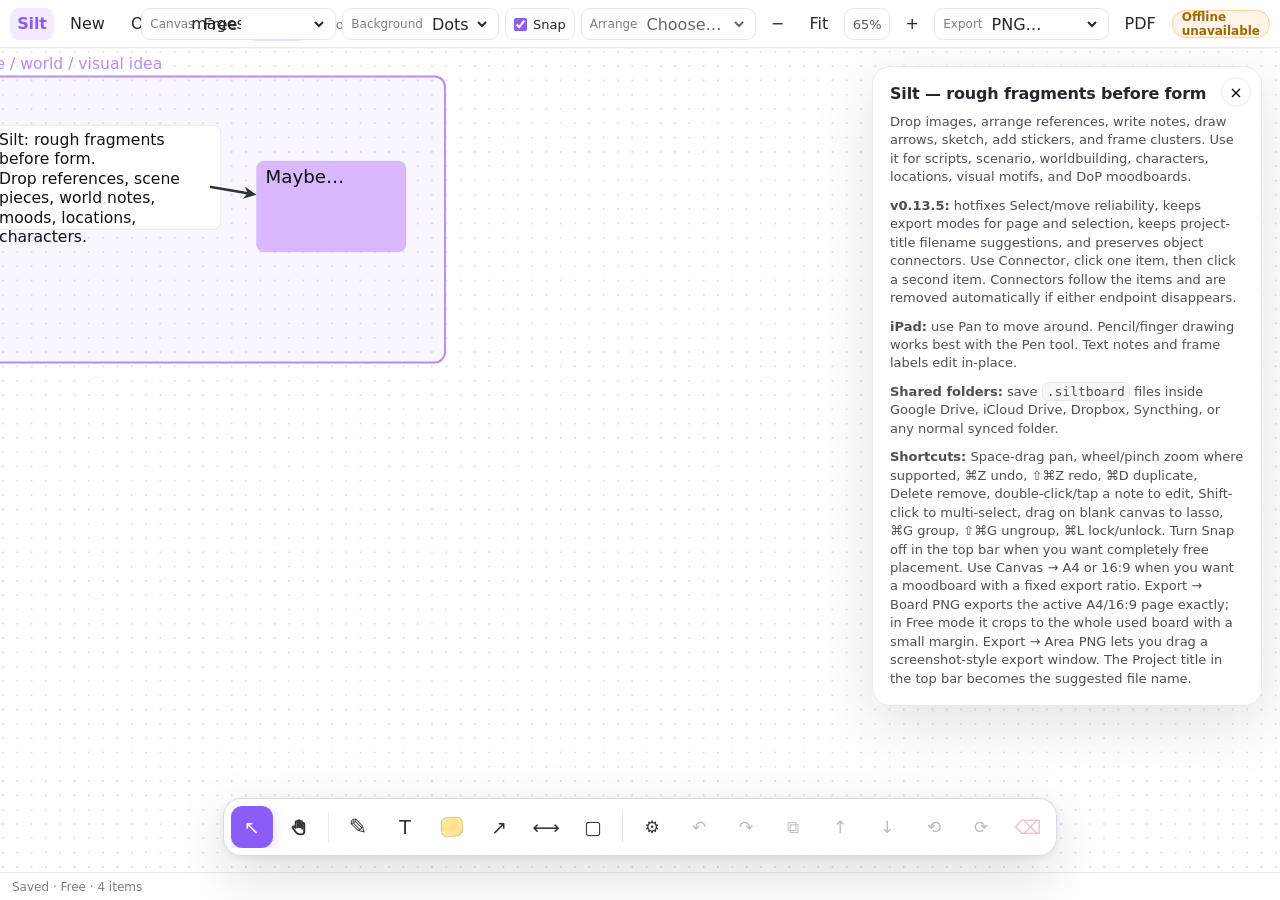
==== index.html @ 6b5c95cc "Add files via upload" ====
<!doctype html>
<html lang="en">
<head>
  <meta charset="utf-8" />
  <meta name="viewport" content="width=device-width, initial-scale=1, viewport-fit=cover" />
  <title>Silt v0.13.4</title>
  <link rel="stylesheet" href="styles.css" />
  <link rel="manifest" href="./manifest.webmanifest">
  <meta name="theme-color" content="#fbfaf7">
  <meta name="application-name" content="Silt">
  <meta name="apple-mobile-web-app-title" content="Silt">
  <meta name="apple-mobile-web-app-capable" content="yes">
  <meta name="apple-mobile-web-app-status-bar-style" content="default">
  <link rel="apple-touch-icon" href="./icons/icon-180.png">
  <link rel="icon" type="image/png" sizes="192x192" href="./icons/icon-192.png">
  <link rel="icon" type="image/png" sizes="512x512" href="./icons/icon-512.png">
</head>
<body>
  <header class="topbar" aria-label="Silt top bar">
    <div class="top-left">
      <button id="mainMenuBtn" class="icon-button ghost" title="Silt menu">Silt</button>
      <button id="newBtn" class="top-button" title="New board">New</button>
      <button id="openBtn" class="top-button" title="Open board file · ⌘O">Open</button>
      <label id="addImagesLabel" class="top-button" title="Import image references">
        Images
        <input id="imageInput" type="file" accept="image/*" multiple />
      </label>
      <button id="saveBtn" class="top-button primary" title="Save board file · ⌘S">Save</button>
      <div class="board-title" aria-label="Board identity">
        <span class="muted">Project</span>
        <input id="projectTitleInput" class="project-title-input" type="text" maxlength="120" value="Untitled" aria-label="Project title / suggested filename" title="Project title. This becomes the suggested .siltboard filename." />
        <span id="dirtyDot" class="dirty-dot" title="Unsaved changes"></span>
      </div>
      <input id="projectInput" type="file" accept="application/json,.siltboard,.json,.mboard,.mboard.json" />
    </div>

    <div class="top-right">
      <label class="top-select" title="Canvas/page size preset">
        <span>Canvas</span>
        <select id="pagePresetSelect">
          <option value="free">Free</option>
          <option value="a4-portrait">A4 Portrait</option>
          <option value="a4-landscape">A4 Landscape</option>
          <option value="16x9">16:9</option>
        </select>
      </label>
      <label class="top-select" title="Canvas background">
        <span>Background</span>
        <select id="backgroundSelect">
          <option value="dots">Dots</option>
          <option value="clear">Clear</option>
          <option value="grid">Grid</option>
        </select>
      </label>
      <label class="top-toggle" title="Toggle snap / alignment guides">
        <input id="snapToggle" type="checkbox" checked />
        <span>Snap</span>
      </label>
      <label class="top-select arrange-select" title="Group, lock, align, distribute, and tidy selected items">
        <span>Arrange</span>
        <select id="arrangeSelect">
          <option value="">Choose…</option>
          <option value="group">Group</option>
          <option value="ungroup">Ungroup</option>
          <option value="lock">Lock</option>
          <option value="unlock">Unlock</option>
          <option value="align-left">Align left</option>
          <option value="align-center">Align center</option>
          <option value="align-right">Align right</option>
          <option value="align-top">Align top</option>
          <option value="align-middle">Align middle</option>
          <option value="align-bottom">Align bottom</option>
          <option value="distribute-h">Distribute horizontal</option>
          <option value="distribute-v">Distribute vertical</option>
          <option value="tidy">Tidy selection</option>
        </select>
      </label>
      <button id="zoomOutBtn" class="icon-button" title="Zoom out">−</button>
      <button id="fitBtn" class="top-button" title="Fit content">Fit</button>
      <span id="zoomLabel" class="zoom">100%</span>
      <button id="zoomInBtn" class="icon-button" title="Zoom in">+</button>
      <label class="top-select export-select" title="Export PNG">
        <span>Export</span>
        <select id="exportSelect">
          <option value="">PNG…</option>
          <option value="board">Board PNG</option>
          <option value="area">Area PNG…</option>
        </select>
      </label>
      <button id="printBtn" class="top-button" title="Print / Save as PDF">PDF</button>
      <span id="pwaStatus" class="pwa-status" title="Offline cache status">Offline</span>
    </div>
  </header>

  <main class="workspace" id="workspace">
    <canvas id="board" width="1600" height="900" aria-label="Silt board canvas"></canvas>
    <textarea id="textEditor" class="text-editor" spellcheck="true" aria-label="Text editor"></textarea>

    <section class="style-popover" id="stylePopover" aria-label="Tool style controls">
      <div class="popover-header">
        <strong id="styleTitle">Tool options</strong>
        <span id="styleHint">Select a tool or item to edit relevant options.</span>
      </div>

      <div class="popover-row" data-style-section="stroke">
        <label class="swatch-control" title="Stroke or text color">
          <span id="strokeLabel">Stroke</span>
          <input id="strokeColor" type="color" value="#2f3437" />
        </label>
        <label class="mini-select" title="Line style">
          <span>Style</span>
          <select id="strokeStyle">
            <option value="solid">Solid</option>
            <option value="dashed">Dashed</option>
            <option value="marker">Marker</option>
          </select>
        </label>
        <label class="range-control" title="Stroke thickness">
          <span>Thickness</span>
          <input id="strokeWidth" type="range" min="1" max="28" step="1" value="5" />
          <output id="strokeWidthLabel">5</output>
        </label>
      </div>

      <div class="popover-row" data-style-section="fill">
        <label class="swatch-control" title="Fill color for notes, stickers and frames">
          <span>Fill</span>
          <input id="fillColor" type="color" value="#fff1a8" />
        </label>
        <label class="check-control" title="Use transparent fill instead of a color">
          <input id="fillNone" type="checkbox" />
          <span>No fill</span>
        </label>
      </div>

      <div class="popover-row" data-style-section="type">
        <label class="range-control" title="Text size for notes and stickers">
          <span>Font size</span>
          <input id="fontSize" type="range" min="10" max="96" step="1" value="26" />
          <output id="fontSizeLabel">26</output>
        </label>
      </div>

      <div class="popover-row" data-style-section="object">
        <label class="range-control" title="Object opacity">
          <span>Opacity</span>
          <input id="objectOpacity" type="range" min="10" max="100" step="1" value="100" />
          <output id="objectOpacityLabel">100%</output>
        </label>
        <button id="applyStyleBtn" class="top-button" title="Apply visible options to the selected item or future tool use">Apply</button>
        <button id="clearFillBtn" class="top-button" title="Make selected note/sticker/frame background transparent">No Fill</button>
      </div>
    </section>

    <section class="help" id="helpPanel">
      <button id="closeHelp" class="close" aria-label="Close help">×</button>
      <h1>Silt — rough fragments before form</h1>
      <p>Drop images, arrange references, write notes, draw arrows, sketch, add stickers, and frame clusters. Use it for scripts, scenario, worldbuilding, characters, locations, visual motifs, and DoP moodboards.</p>
      <p><strong>v0.13.5:</strong> hotfixes Select/move reliability, keeps export modes for page and selection, keeps project-title filename suggestions, and preserves object connectors. Use Connector, click one item, then click a second item. Connectors follow the items and are removed automatically if either endpoint disappears.</p>
      <p><strong>iPad:</strong> use Pan to move around. Pencil/finger drawing works best with the Pen tool. Text notes and frame labels edit in-place.</p>
      <p><strong>Shared folders:</strong> save <code>.siltboard</code> files inside Google Drive, iCloud Drive, Dropbox, Syncthing, or any normal synced folder.</p>
      <p><strong>Shortcuts:</strong> Space-drag pan, wheel/pinch zoom where supported, ⌘Z undo, ⇧⌘Z redo, ⌘D duplicate, Delete remove, double-click/tap a note to edit, Shift-click to multi-select, drag on blank canvas to lasso, ⌘G group, ⇧⌘G ungroup, ⌘L lock/unlock. Turn Snap off in the top bar when you want completely free placement. Use Canvas → A4 or 16:9 when you want a moodboard with a fixed export ratio. Export → Board PNG exports the active A4/16:9 page exactly; in Free mode it crops to the whole used board with a small margin. Export → Area PNG lets you drag a screenshot-style export window. The Project title in the top bar becomes the suggested file name.</p>
    </section>
  </main>

  <nav class="bottom-dock" aria-label="Silt tools">
    <div class="dock-tools">
      <button data-tool="select" class="tool active" title="Select, move, resize">↖</button>
      <button data-tool="pan" class="tool" title="Pan canvas; useful on iPad" aria-label="Pan canvas">
        <svg class="hand-glyph" viewBox="0 0 24 24" aria-hidden="true">
          <path d="M8 12.2V6.6a1.15 1.15 0 0 1 2.3 0v5.1" />
          <path d="M10.3 11.4V5.4a1.15 1.15 0 0 1 2.3 0v6" />
          <path d="M12.6 11.7V6.5a1.12 1.12 0 0 1 2.24 0v6.1" />
          <path d="M14.84 13.2V8.4a1.08 1.08 0 0 1 2.16 0v6.45" />
          <path d="M8 12.2l-1.1-1.15a1.22 1.22 0 0 0-1.78 1.66l3.12 4.18c1.06 1.42 2.7 2.26 4.48 2.26h.95c2.06 0 3.33-.95 3.33-3.33v-.97" />
        </svg>
      </button>
      <span class="dock-divider"></span>
      <button data-tool="pen" class="tool tall-tool" title="Draw freehand strokes">✎</button>
      <button data-tool="text" class="tool" title="Tap/click to add a note">T</button>
      <button data-tool="sticker" class="tool" title="Tap/click to add a colored sticker"><span class="sticker-glyph" aria-hidden="true"></span></button>
      <button data-tool="arrow" class="tool" title="Drag to draw a free arrow">↗</button>
      <button data-tool="connector" class="tool" title="Connect two items; connectors follow objects and disappear if an endpoint is deleted">⟷</button>
      <button data-tool="frame" class="tool" title="Drag to create a frame">▢</button>
      <span class="dock-divider"></span>
      <button id="styleToggleBtn" class="tool utility" title="Contextual tool options">⚙</button>
      <button id="undoBtn" class="tool utility" title="Undo · ⌘Z">↶</button>
      <button id="redoBtn" class="tool utility" title="Redo · ⇧⌘Z">↷</button>
      <button id="duplicateBtn" class="tool utility" title="Duplicate selected · ⌘D">⧉</button>
      <button id="bringFrontBtn" class="tool utility" title="Bring selected forward">↑</button>
      <button id="sendBackBtn" class="tool utility" title="Send selected backward">↓</button>
      <button id="rotateLeftBtn" class="tool utility" title="Rotate selected -15°">⟲</button>
      <button id="rotateRightBtn" class="tool utility" title="Rotate selected +15°">⟳</button>
      <button id="deleteBtn" class="tool danger" title="Delete selected">⌫</button>
    </div>
  </nav>

  <footer class="statusbar">
    <span id="statusText">Ready</span>
  </footer>

  <div id="toast" class="toast" role="status" aria-live="polite"></div>

  <script src="app.js"></script>
</body>
</html>
---- styles.css ----
:root {
  --bg: #fbfbfc;
  --surface: #ffffff;
  --panel: rgba(255,255,255,0.92);
  --panel-solid: #ffffff;
  --text: #25272c;
  --muted: #7a7f89;
  --line: #e7e8ec;
  --line-strong: #d6d8df;
  --accent: #8b5cf6;
  --accent-soft: #f3ebff;
  --select: #8b3ff2;
  --danger: #d64545;
  --top-h: 48px;
  --status-h: 28px;
  --dock-h: 62px;
}

* { box-sizing: border-box; }
html, body {
  margin: 0;
  height: 100%;
  overflow: hidden;
  background: var(--bg);
  color: var(--text);
  font-family: Futura, "Avenir Next", Inter, ui-sans-serif, system-ui, -apple-system, BlinkMacSystemFont, "Segoe UI", sans-serif;
}
html, body, canvas, button, label { -webkit-user-select: none; user-select: none; }
html, body, #board { touch-action: none; }
button, .tool, label, select, input[type="color"] { font: inherit; }
button, label.tool { -webkit-tap-highlight-color: transparent; }

.topbar {
  position: fixed;
  inset: 0 0 auto 0;
  height: var(--top-h);
  z-index: 8;
  display: grid;
  grid-template-columns: minmax(520px, 1fr) auto;
  align-items: center;
  gap: 10px;
  padding: 7px 10px;
  background: rgba(255,255,255,0.86);
  border-bottom: 1px solid rgba(229,231,235,0.86);
  backdrop-filter: blur(18px);
  box-shadow: 0 1px 0 rgba(20, 24, 31, .03);
}
.top-left, .top-right {
  display: flex;
  align-items: center;
  gap: 6px;
  min-width: 0;
}
.top-right { justify-content: flex-end; }
.board-title {
  display: inline-flex;
  align-items: center;
  gap: 7px;
  height: 34px;
  padding: 0 8px 0 10px;
  border-radius: 999px;
  color: var(--text);
  white-space: nowrap;
  min-width: 0;
  max-width: min(380px, 32vw);
  overflow: hidden;
  text-overflow: ellipsis;
  flex: 0 1 380px;
}
.board-title strong { font-weight: 600; font-size: 14px; }
.board-title .muted, .board-title .slash { color: var(--muted); font-size: 13px; font-weight: 500; }
.dirty-dot {
  width: 7px;
  height: 7px;
  border-radius: 999px;
  background: transparent;
  box-shadow: none;
}
body.dirty .dirty-dot { background: var(--accent); box-shadow: 0 0 0 4px rgba(139,63,242,.1); }

.top-button, .icon-button, .top-select, .top-toggle {
  border: 1px solid transparent;
  background: transparent;
  color: var(--text);
  min-height: 32px;
  border-radius: 9px;
  padding: 0 9px;
  display: inline-flex;
  align-items: center;
  justify-content: center;
  gap: 5px;
  cursor: pointer;
  white-space: nowrap;
  line-height: 1;
}
.top-button:hover, .icon-button:hover, .top-select:hover, .top-toggle:hover { background: #f5f5f7; border-color: var(--line); }
.top-button:active, .icon-button:active { transform: translateY(1px); }
.top-button.primary { background: var(--accent); color: #fff; border-color: var(--accent); box-shadow: 0 1px 2px rgba(139,63,242,.22); }
.icon-button { min-width: 32px; padding: 0; font-size: 16px; }
.icon-button.ghost { min-width: 44px; padding: 0 9px; font-weight: 650; letter-spacing: -.01em; color: var(--accent); background: var(--accent-soft); }
.top-select, .top-toggle {
  background: #fff;
  border-color: var(--line);
  padding: 0 8px;
}
.top-toggle { gap: 6px; color: var(--muted); font-size: 12px; }
.top-toggle input { accent-color: var(--accent); margin: 0; }
.top-toggle span { color: var(--text); font-size: 13px; }
.top-select span { color: var(--muted); font-size: 12px; }
.top-select select, .mini-select select {
  border: 0;
  outline: 0;
  color: var(--text);
  background: transparent;
  font: inherit;
  max-width: 128px;
}
.zoom {
  min-width: 46px;
  height: 32px;
  border: 1px solid var(--line);
  border-radius: 9px;
  display: inline-flex;
  align-items: center;
  justify-content: center;
  color: #555a63;
  background: #fff;
  font-size: 13px;
  font-variant-numeric: tabular-nums;
}
#projectInput, #imageInput { position: absolute; inline-size: 1px; block-size: 1px; opacity: 0; pointer-events: none; }
#addImagesLabel { position: relative; overflow: hidden; }

.workspace {
  position: fixed;
  inset: var(--top-h) 0 var(--status-h) 0;
  background: var(--bg);
  overflow: hidden;
}
#board {
  display: block;
  width: 100%;
  height: 100%;
  cursor: default;
  background: var(--surface);
  -webkit-touch-callout: none;
}

.bottom-dock {
  position: fixed;
  left: 50%;
  bottom: calc(var(--status-h) + 16px + env(safe-area-inset-bottom));
  transform: translateX(-50%);
  z-index: 9;
  max-width: min(calc(100vw - 24px), 1060px);
  border: 1px solid rgba(214,216,223,.9);
  border-radius: 18px;
  background: rgba(255,255,255,0.88);
  backdrop-filter: blur(20px);
  box-shadow: 0 18px 55px rgba(20, 24, 31, .14), 0 2px 8px rgba(20, 24, 31, .08);
  padding: 7px;
}
.dock-tools {
  display: flex;
  align-items: center;
  gap: 5px;
  overflow-x: auto;
  overflow-y: hidden;
  scrollbar-width: none;
  -webkit-overflow-scrolling: touch;
}
.dock-tools::-webkit-scrollbar { display: none; }
.tool {
  width: 42px;
  min-width: 42px;
  height: 42px;
  border-radius: 11px;
  border: 1px solid transparent;
  background: transparent;
  color: #30333a;
  display: inline-flex;
  align-items: center;
  justify-content: center;
  cursor: pointer;
  font-size: 19px;
  line-height: 1;
  text-decoration: none;
}
.tool:hover { background: #f4f4f6; border-color: var(--line); }
.tool.active {
  background: var(--accent);
  color: #fff;
  border-color: var(--accent);
  box-shadow: 0 4px 14px rgba(139,63,242,.22);
}
.tool:disabled { opacity: .32; cursor: default; background: transparent; border-color: transparent; box-shadow: none; }
.tool.utility { font-size: 17px; }
.tool.danger { color: var(--danger); }

.hand-glyph {
  width: 23px;
  height: 23px;
  display: block;
  fill: none;
  stroke: currentColor;
  stroke-width: 1.95;
  stroke-linecap: round;
  stroke-linejoin: round;
}

.sticker-glyph {
  width: 22px;
  height: 20px;
  border-radius: 6px 6px 8px 6px;
  background: linear-gradient(135deg, #fff1a8, #ffd166);
  border: 1px solid rgba(0,0,0,.12);
  box-shadow: inset -5px -5px 0 rgba(255,255,255,.28);
  display: block;
  transform: rotate(-3deg);
}
.tall-tool { font-size: 22px; }
.dock-divider {
  width: 1px;
  height: 30px;
  min-width: 1px;
  background: var(--line);
  margin: 0 3px;
}

.style-popover {
  position: fixed;
  left: 50%;
  bottom: calc(var(--status-h) + var(--dock-h) + 28px + env(safe-area-inset-bottom));
  transform: translateX(-50%) translateY(8px);
  z-index: 10;
  display: none;
  min-width: min(560px, calc(100vw - 24px));
  border: 1px solid rgba(214,216,223,.95);
  border-radius: 17px;
  padding: 9px;
  background: rgba(255,255,255,.96);
  backdrop-filter: blur(20px);
  box-shadow: 0 18px 55px rgba(20, 24, 31, .14), 0 2px 8px rgba(20, 24, 31, .08);
  opacity: 0;
  transition: opacity .14s ease, transform .14s ease;
}
body.style-open .style-popover { display: block; opacity: 1; transform: translateX(-50%) translateY(0); }
.popover-header {
  display: flex;
  align-items: baseline;
  gap: 10px;
  padding: 2px 4px 9px;
}
.popover-header strong { font-size: 13px; letter-spacing: -.01em; }
.popover-header span { color: var(--muted); font-size: 12px; }
.popover-row {
  display: flex;
  align-items: center;
  gap: 8px;
  min-width: 0;
  flex-wrap: wrap;
}
.popover-row + .popover-row { margin-top: 7px; }
.style-popover[data-context="image"] [data-style-section="stroke"],
.style-popover[data-context="image"] [data-style-section="fill"],
.style-popover[data-context="image"] [data-style-section="type"],
.style-popover[data-context="select"] [data-style-section],
.style-popover[data-context="pan"] [data-style-section] { display: none; }
.swatch-control, .mini-select, .range-control, .check-control {
  min-height: 34px;
  border: 1px solid var(--line);
  border-radius: 11px;
  background: #fff;
  display: inline-flex;
  align-items: center;
  gap: 8px;
  padding: 5px 9px;
  color: var(--text);
}
.swatch-control span, .mini-select span, .range-control span, .check-control span { color: var(--muted); font-size: 12px; }
.check-control input { accent-color: var(--accent); }
.popover-row.hidden-section { display: none; }
.swatch-control input[type="color"] {
  appearance: none;
  -webkit-appearance: none;
  width: 27px;
  height: 27px;
  padding: 0;
  border: 1px solid var(--line-strong);
  border-radius: 999px;
  background: transparent;
  overflow: hidden;
}
.swatch-control input[type="color"]::-webkit-color-swatch-wrapper { padding: 0; }
.swatch-control input[type="color"]::-webkit-color-swatch { border: 0; border-radius: 999px; }
.range-control { flex: 1 1 190px; }
.range-control input[type="range"] { flex: 1 1 120px; min-width: 100px; accent-color: var(--accent); }
.range-control output { min-width: 24px; color: var(--muted); font-variant-numeric: tabular-nums; }

.help {
  position: absolute;
  right: 18px;
  top: 18px;
  width: 390px;
  max-width: calc(100vw - 36px);
  background: rgba(255,255,255,0.94);
  border: 1px solid var(--line);
  border-radius: 18px;
  padding: 17px;
  box-shadow: 0 18px 60px rgba(33,37,41,.13);
  color: var(--text);
  backdrop-filter: blur(12px);
}
.help h1 { margin: 0 34px 8px 0; font-size: 16px; letter-spacing: -.01em; }
.help p { margin: 10px 0 0; line-height: 1.42; color: #4b5057; font-size: 13px; }
.help code { background: #f7f7f8; border: 1px solid #e5e7ec; border-radius: 6px; padding: 1px 4px; }
.close { position: absolute; right: 10px; top: 10px; border-radius: 999px; width: 30px; height: 30px; padding: 0; background: #fff; border: 1px solid var(--line); cursor: pointer; }

.text-editor {
  position: fixed;
  display: none;
  z-index: 11;
  resize: none;
  border: 2px solid var(--select);
  border-radius: 13px;
  padding: 10px 12px;
  background: rgba(255,255,255,0.98);
  color: #111;
  font: 26px Futura, "Avenir Next", Inter, ui-sans-serif, system-ui, -apple-system, BlinkMacSystemFont, "Segoe UI", sans-serif;
  line-height: 1.25;
  box-shadow: 0 18px 50px rgba(33,37,41,.15);
  outline: none;
}

.statusbar {
  position: fixed;
  left: 0;
  right: 0;
  bottom: 0;
  height: var(--status-h);
  display: flex;
  align-items: center;
  padding: 0 12px calc(env(safe-area-inset-bottom) * .35);
  border-top: 1px solid rgba(229,231,235,0.86);
  background: rgba(255,255,255,0.86);
  color: var(--muted);
  font-size: 12px;
  z-index: 8;
  backdrop-filter: blur(14px);
}

.toast {
  position: fixed;
  left: 50%;
  bottom: calc(var(--status-h) + var(--dock-h) + 32px + env(safe-area-inset-bottom));
  transform: translateX(-50%) translateY(12px);
  background: rgba(32,33,36,0.96);
  color: #fff;
  border-radius: 999px;
  padding: 9px 14px;
  box-shadow: 0 12px 36px rgba(33,37,41,.2);
  opacity: 0;
  pointer-events: none;
  transition: opacity .16s ease, transform .16s ease;
  z-index: 12;
  font-size: 13px;
}
.toast.show { opacity: 1; transform: translateX(-50%) translateY(0); }

@media print {
  .topbar, .help, .statusbar, .toast, .text-editor, .bottom-dock, .style-popover { display: none !important; }
  .workspace { inset: 0; }
  #board { width: 100vw; height: 100vh; }
}

@media (max-width: 980px), (pointer: coarse) {
  :root { --top-h: 48px; --dock-h: 62px; --status-h: 30px; }
  .topbar { grid-template-columns: auto 1fr auto; gap: 6px; padding: 6px 7px; }
  .board-title { justify-self: start; max-width: 38vw; padding: 0 6px; }
  .board-title .muted, .board-title .slash { display: none; }
  .top-left .top-button:not(.primary):not(#addImagesLabel), .top-right .top-button:not(#fitBtn), .top-select span, .top-toggle span { display: none; }
  .top-select { padding: 0 5px; }
  .top-select select { max-width: 92px; }
  .zoom { min-width: 42px; }
  .bottom-dock { bottom: calc(var(--status-h) + 10px + env(safe-area-inset-bottom)); border-radius: 16px; }
  .tool { width: 44px; min-width: 44px; height: 44px; }
  .style-popover { bottom: calc(var(--status-h) + var(--dock-h) + 22px + env(safe-area-inset-bottom)); }
  .help { left: 12px; right: 12px; top: 12px; width: auto; max-height: 48vh; overflow: auto; }
  .text-editor { font-size: 22px; }
}
body.style-open #styleToggleBtn {
  background: var(--accent-soft);
  color: var(--accent);
  border-color: rgba(139,63,242,.18);
}

/* v0.11 compact arrange menu */
.arrange-select select { max-width: 104px; }
@media (max-width: 1120px) {
  .topbar { grid-template-columns: minmax(360px, 1fr) auto; }
  .board-title { max-width: min(280px, 30vw); flex-basis: 280px; }
  .top-select span:not(:first-child) { display: none; }
  .top-select select { max-width: 102px; }
}

.project-title-input {
  width: min(300px, 26vw);
  min-width: 96px;
  border: 1px solid transparent;
  border-radius: 10px;
  background: rgba(255,255,255,0.78);
  color: var(--text);
  font: 650 14px/1 Futura, "Avenir Next", Inter, ui-sans-serif, system-ui, -apple-system, BlinkMacSystemFont, "Segoe UI", sans-serif;
  padding: 7px 10px;
  outline: none;
  text-align: left;
}
.project-title-input:hover { border-color: var(--line); background: #fff; }
.project-title-input:focus {
  border-color: rgba(139,92,246,.55);
  background: #fff;
  box-shadow: 0 0 0 4px rgba(139,92,246,.10);
}

@media (max-width: 860px) {
  .topbar { grid-template-columns: 1fr; height: auto; min-height: var(--top-h); }
  .top-left, .top-right { flex-wrap: wrap; }
  .top-right { justify-content: flex-start; }
  .board-title { order: 10; flex-basis: min(280px, 100%); max-width: min(280px, 100%); }
  .project-title-input { width: min(220px, 48vw); text-align: left; padding-left: 8px; }
}


.pwa-status {
  display: inline-flex;
  align-items: center;
  height: 28px;
  padding: 0 9px;
  border-radius: 999px;
  border: 1px solid var(--line);
  color: var(--muted);
  background: rgba(255,255,255,.68);
  font-size: 12px;
  font-weight: 650;
}
.pwa-status.ready {
  color: #4b8a6b;
  border-color: rgba(127,209,185,.62);
  background: rgba(127,209,185,.13);
}
.pwa-status.warn {
  color: #9a6b00;
  border-color: rgba(255,196,125,.65);
  background: rgba(255,196,125,.18);
}
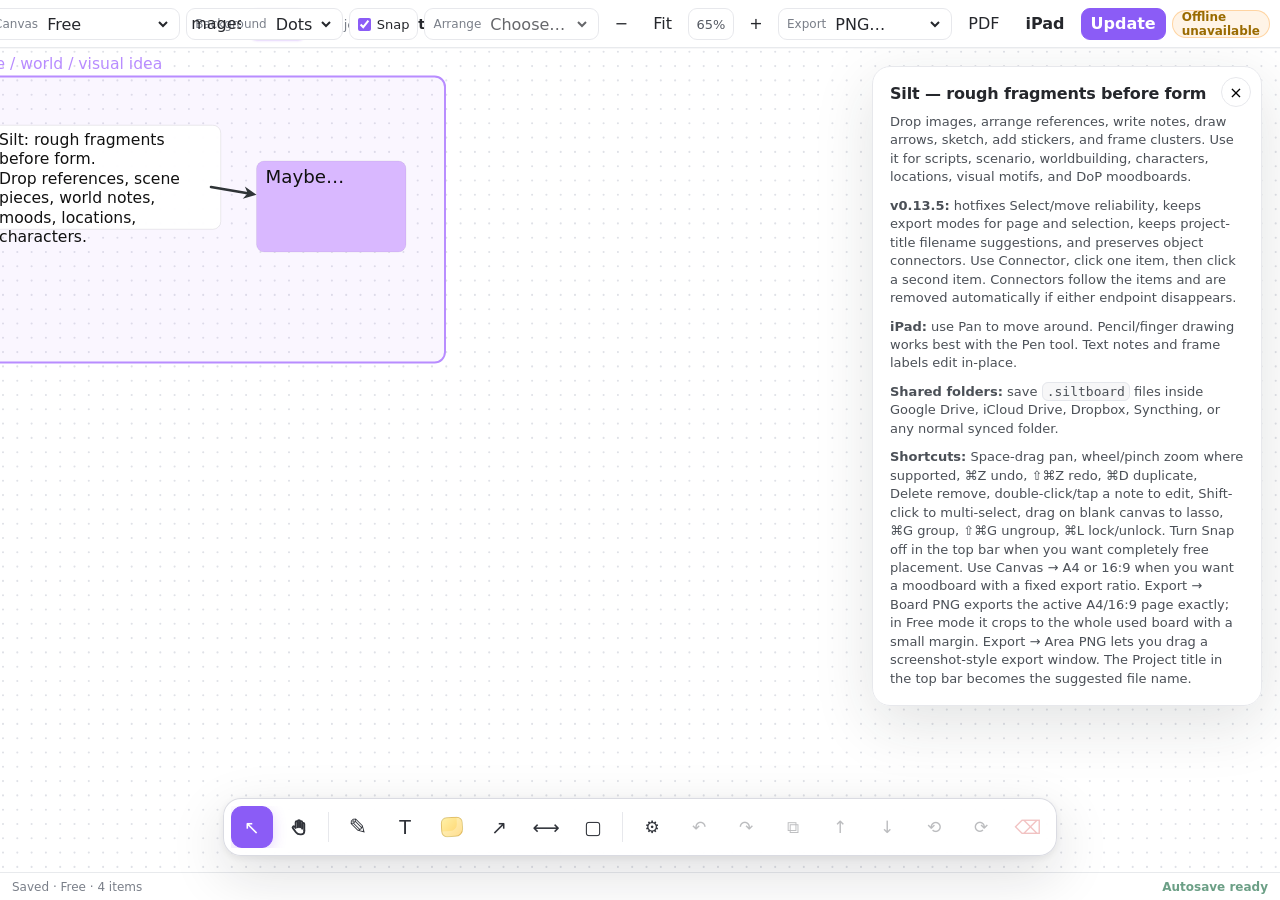
==== commit e6ccc6c0: "Add files via upload" ====
--- a/index.html
+++ b/index.html
@@ -3,7 +3,7 @@
 <head>
   <meta charset="utf-8" />
   <meta name="viewport" content="width=device-width, initial-scale=1, viewport-fit=cover" />
-  <title>Silt v0.13.4</title>
+  <title>Silt v0.14.1</title>
   <link rel="stylesheet" href="styles.css" />
   <link rel="manifest" href="./manifest.webmanifest">
   <meta name="theme-color" content="#fbfaf7">
@@ -88,6 +88,8 @@
         </select>
       </label>
       <button id="printBtn" class="top-button" title="Print / Save as PDF">PDF</button>
+      <button id="pwaHelpBtn" class="top-button pwa-help-btn" title="PWA / iPad help">iPad</button>
+      <button id="pwaUpdateBtn" class="top-button pwa-update-btn" title="Update cached app" hidden>Update</button>
       <span id="pwaStatus" class="pwa-status" title="Offline cache status">Offline</span>
     </div>
   </header>
@@ -197,7 +199,16 @@
 
   <footer class="statusbar">
     <span id="statusText">Ready</span>
+    <span id="autosaveStatus" class="autosave-status" title="Local recovery autosave status">Autosave ready</span>
   </footer>
+
+  <aside id="pwaPanel" class="pwa-panel" style="display:none" aria-label="iPad / PWA help">
+    <h2>iPad / PWA</h2>
+    <p><strong>Autosave</strong> is local recovery only. Use <strong>Save</strong> for a durable <code>.siltboard</code> file.</p>
+    <p><strong>Offline use</strong>: launch once online after updating, then reopen from the Home Screen.</p>
+    <p><strong>Open</strong> imports a board file. <strong>Save</strong> downloads/exports a copy.</p>
+    <button id="closePwaPanelBtn" class="top-button">Close</button>
+  </aside>
 
   <div id="toast" class="toast" role="status" aria-live="polite"></div>
 
--- a/styles.css
+++ b/styles.css
@@ -20,12 +20,15 @@
 html, body {
   margin: 0;
   height: 100%;
+  min-height: 100dvh;
   overflow: hidden;
+  overscroll-behavior: none;
+  -webkit-text-size-adjust: 100%;
   background: var(--bg);
   color: var(--text);
   font-family: Futura, "Avenir Next", Inter, ui-sans-serif, system-ui, -apple-system, BlinkMacSystemFont, "Segoe UI", sans-serif;
 }
-html, body, canvas, button, label { -webkit-user-select: none; user-select: none; }
+html, body, canvas, button, label, select { -webkit-user-select: none; user-select: none; -webkit-touch-callout: none; }
 html, body, #board { touch-action: none; }
 button, .tool, label, select, input[type="color"] { font: inherit; }
 button, label.tool { -webkit-tap-highlight-color: transparent; }
@@ -39,7 +42,7 @@
   grid-template-columns: minmax(520px, 1fr) auto;
   align-items: center;
   gap: 10px;
-  padding: 7px 10px;
+  padding: calc(7px + env(safe-area-inset-top) * .35) max(10px, env(safe-area-inset-right)) 7px max(10px, env(safe-area-inset-left));
   background: rgba(255,255,255,0.86);
   border-bottom: 1px solid rgba(229,231,235,0.86);
   backdrop-filter: blur(18px);
@@ -375,13 +378,32 @@
 
 @media (max-width: 980px), (pointer: coarse) {
   :root { --top-h: 48px; --dock-h: 62px; --status-h: 30px; }
-  .topbar { grid-template-columns: auto 1fr auto; gap: 6px; padding: 6px 7px; }
-  .board-title { justify-self: start; max-width: 38vw; padding: 0 6px; }
+  .topbar { grid-template-columns: minmax(0, 1fr) auto; gap: 6px; padding: 6px 7px; }
+  .top-left {
+    overflow-x: auto;
+    overflow-y: hidden;
+    scrollbar-width: none;
+    -webkit-overflow-scrolling: touch;
+    padding-bottom: 1px;
+  }
+  .top-left::-webkit-scrollbar { display: none; }
+  .top-left > * { flex: 0 0 auto; }
+  #newBtn, #openBtn, #saveBtn, #addImagesLabel { display: inline-flex !important; }
+  .board-title { justify-self: start; max-width: 30vw; flex-basis: min(240px, 30vw); padding: 0 6px; }
   .board-title .muted, .board-title .slash { display: none; }
-  .top-left .top-button:not(.primary):not(#addImagesLabel), .top-right .top-button:not(#fitBtn), .top-select span, .top-toggle span { display: none; }
+  .top-right {
+    overflow-x: auto;
+    overflow-y: hidden;
+    scrollbar-width: none;
+    -webkit-overflow-scrolling: touch;
+  }
+  .top-right::-webkit-scrollbar { display: none; }
+  .top-right > * { flex: 0 0 auto; }
+  .top-right .top-button:not(#fitBtn):not(#pwaHelpBtn):not(#pwaUpdateBtn), .top-select span, .top-toggle span { display: none; }
   .top-select { padding: 0 5px; }
   .top-select select { max-width: 92px; }
   .zoom { min-width: 42px; }
+  .pwa-status { display: none; }
   .bottom-dock { bottom: calc(var(--status-h) + 10px + env(safe-area-inset-bottom)); border-radius: 16px; }
   .tool { width: 44px; min-width: 44px; height: 44px; }
   .style-popover { bottom: calc(var(--status-h) + var(--dock-h) + 22px + env(safe-area-inset-bottom)); }
@@ -423,11 +445,12 @@
 }
 
 @media (max-width: 860px) {
-  .topbar { grid-template-columns: 1fr; height: auto; min-height: var(--top-h); }
-  .top-left, .top-right { flex-wrap: wrap; }
+  :root { --top-h: 92px; }
+  .topbar { grid-template-columns: 1fr; height: var(--top-h); align-content: start; }
+  .top-left, .top-right { flex-wrap: nowrap; }
   .top-right { justify-content: flex-start; }
-  .board-title { order: 10; flex-basis: min(280px, 100%); max-width: min(280px, 100%); }
-  .project-title-input { width: min(220px, 48vw); text-align: left; padding-left: 8px; }
+  .board-title { order: 10; flex-basis: min(250px, 58vw); max-width: min(250px, 58vw); }
+  .project-title-input { width: min(210px, 44vw); text-align: left; padding-left: 8px; }
 }
 
 
@@ -453,3 +476,76 @@
   border-color: rgba(255,196,125,.65);
   background: rgba(255,196,125,.18);
 }
+
+
+.autosave-status {
+  margin-left: auto;
+  white-space: nowrap;
+  color: var(--muted);
+  font-size: 12px;
+  font-weight: 650;
+  opacity: .82;
+}
+.autosave-status.ready { color: #4b8a6b; }
+.autosave-status.warn { color: #9a6b00; }
+.autosave-status.error { color: var(--danger); }
+@media (max-width: 860px), (pointer: coarse) {
+  .autosave-status { max-width: 42vw; overflow: hidden; text-overflow: ellipsis; }
+}
+
+
+.pwa-help-btn, .pwa-update-btn { font-weight: 650; }
+.pwa-update-btn {
+  color: #fff;
+  background: var(--accent);
+  border-color: var(--accent);
+}
+.pwa-panel {
+  position: fixed;
+  right: max(14px, env(safe-area-inset-right));
+  top: calc(var(--top-h) + 12px + env(safe-area-inset-top) * .25);
+  z-index: 15;
+  width: min(360px, calc(100vw - 28px));
+  padding: 18px;
+  border: 1px solid rgba(214,216,223,.95);
+  border-radius: 20px;
+  background: rgba(255,255,255,.96);
+  color: var(--text);
+  box-shadow: 0 24px 80px rgba(20, 24, 31, .18);
+  backdrop-filter: blur(18px);
+}
+.pwa-panel h2 { margin: 0 0 10px; font-size: 18px; }
+.pwa-panel p { margin: 10px 0; color: var(--muted); line-height: 1.45; font-size: 13px; }
+.pwa-panel code {
+  padding: 1px 5px;
+  border-radius: 7px;
+  background: var(--accent-soft);
+  color: var(--accent);
+}
+
+body.is-standalone .pwa-help-btn { display: inline-flex; }
+
+@media (pointer: coarse) {
+  .top-button, .icon-button, .top-select, .top-toggle { min-height: 38px; }
+  .tool { width: 48px; min-width: 48px; height: 48px; }
+  .bottom-dock { padding: 8px; }
+  .statusbar { font-size: 11px; }
+}
+
+/* v0.13.10 iPad/PWA toolbar: keep file actions available and hide only secondary chrome. */
+@media (max-width: 980px), (pointer: coarse) {
+  .pwa-help-btn { display: inline-flex !important; }
+  .pwa-update-btn:not([hidden]) { display: inline-flex !important; }
+  .top-right .pwa-status { display: none; }
+}
+
+@media (max-width: 700px) {
+  :root { --top-h: 104px; }
+  .topbar { height: var(--top-h); }
+  .top-left { gap: 5px; }
+  .top-left .icon-button.ghost { max-width: 54px; overflow: hidden; }
+  .board-title { max-width: min(230px, 54vw); flex-basis: min(230px, 54vw); }
+  .project-title-input { width: min(180px, 42vw); }
+  .top-right { gap: 5px; }
+  .top-select select { max-width: 84px; }
+}
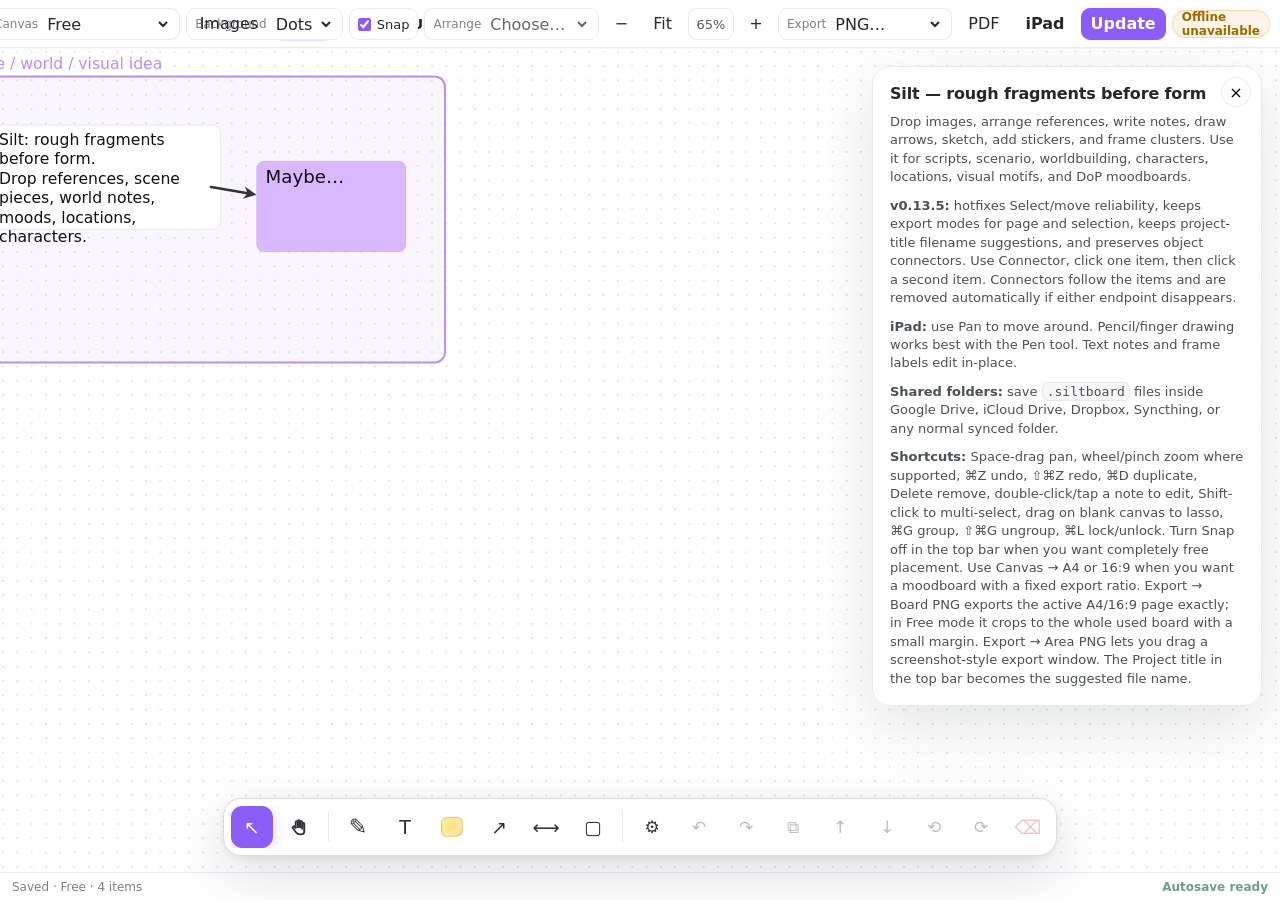
==== commit a5733fd0: "Add files via upload" ====
--- a/index.html
+++ b/index.html
@@ -3,7 +3,7 @@
 <head>
   <meta charset="utf-8" />
   <meta name="viewport" content="width=device-width, initial-scale=1, viewport-fit=cover" />
-  <title>Silt v0.14.1</title>
+  <title>Silt v0.14.3</title>
   <link rel="stylesheet" href="styles.css" />
   <link rel="manifest" href="./manifest.webmanifest">
   <meta name="theme-color" content="#fbfaf7">
@@ -19,19 +19,21 @@
   <header class="topbar" aria-label="Silt top bar">
     <div class="top-left">
       <button id="mainMenuBtn" class="icon-button ghost" title="Silt menu">Silt</button>
-      <button id="newBtn" class="top-button" title="New board">New</button>
-      <button id="openBtn" class="top-button" title="Open board file · ⌘O">Open</button>
-      <label id="addImagesLabel" class="top-button" title="Import image references">
-        Images
-        <input id="imageInput" type="file" accept="image/*" multiple />
-      </label>
-      <button id="saveBtn" class="top-button primary" title="Save board file · ⌘S">Save</button>
+      <div class="file-actions" aria-label="File actions">
+        <button id="newBtn" class="top-button" title="New board">New</button>
+        <button id="openBtn" class="top-button" title="Open board file · ⌘O">Open</button>
+        <label id="addImagesLabel" class="top-button" title="Import image references">
+          Images
+          <input id="imageInput" type="file" accept="image/*" multiple />
+        </label>
+        <button id="saveBtn" class="top-button primary" title="Save board file · ⌘S">Save</button>
+      </div>
       <div class="board-title" aria-label="Board identity">
         <span class="muted">Project</span>
         <input id="projectTitleInput" class="project-title-input" type="text" maxlength="120" value="Untitled" aria-label="Project title / suggested filename" title="Project title. This becomes the suggested .siltboard filename." />
         <span id="dirtyDot" class="dirty-dot" title="Unsaved changes"></span>
       </div>
-      <input id="projectInput" type="file" accept="application/json,.siltboard,.json,.mboard,.mboard.json" />
+      <input id="projectInput" type="file" title="Open a .siltboard or compatible JSON board file" />
     </div>
 
     <div class="top-right">
@@ -206,7 +208,8 @@
     <h2>iPad / PWA</h2>
     <p><strong>Autosave</strong> is local recovery only. Use <strong>Save</strong> for a durable <code>.siltboard</code> file.</p>
     <p><strong>Offline use</strong>: launch once online after updating, then reopen from the Home Screen.</p>
-    <p><strong>Open</strong> imports a board file. <strong>Save</strong> downloads/exports a copy.</p>
+    <p><strong>Open</strong> imports a board file from Files. <strong>Save</strong> downloads/exports a copy.</p>
+    <p>On iPad, open files from inside Silt with <strong>Open</strong>. Tapping a <code>.siltboard</code> directly in Files is not reliable in PWA mode.</p>
     <button id="closePwaPanelBtn" class="top-button">Close</button>
   </aside>
 
--- a/styles.css
+++ b/styles.css
@@ -55,6 +55,12 @@
   min-width: 0;
 }
 .top-right { justify-content: flex-end; }
+.file-actions {
+  display: inline-flex;
+  align-items: center;
+  gap: 6px;
+  flex: 0 0 auto;
+}
 .board-title {
   display: inline-flex;
   align-items: center;
@@ -399,11 +405,10 @@
   }
   .top-right::-webkit-scrollbar { display: none; }
   .top-right > * { flex: 0 0 auto; }
-  .top-right .top-button:not(#fitBtn):not(#pwaHelpBtn):not(#pwaUpdateBtn), .top-select span, .top-toggle span { display: none; }
+  /* v0.14.3: no top-bar controls hidden on iPad. Compact wrapping handles narrow screens. */
   .top-select { padding: 0 5px; }
   .top-select select { max-width: 92px; }
   .zoom { min-width: 42px; }
-  .pwa-status { display: none; }
   .bottom-dock { bottom: calc(var(--status-h) + 10px + env(safe-area-inset-bottom)); border-radius: 16px; }
   .tool { width: 44px; min-width: 44px; height: 44px; }
   .style-popover { bottom: calc(var(--status-h) + var(--dock-h) + 22px + env(safe-area-inset-bottom)); }
@@ -536,7 +541,6 @@
 @media (max-width: 980px), (pointer: coarse) {
   .pwa-help-btn { display: inline-flex !important; }
   .pwa-update-btn:not([hidden]) { display: inline-flex !important; }
-  .top-right .pwa-status { display: none; }
 }
 
 @media (max-width: 700px) {
@@ -549,3 +553,236 @@
   .top-right { gap: 5px; }
   .top-select select { max-width: 84px; }
 }
+
+
+/* v0.14.3 compact top-bar invariant.
+   Top-bar controls must remain visible/reachable on iPad.
+   The layout gets smaller and wraps; it does not hide Open or rely on horizontal scrolling. */
+.topbar .top-button,
+.topbar .icon-button,
+.topbar .top-select,
+.topbar .top-toggle,
+.topbar .pwa-status,
+#newBtn,
+#openBtn,
+#addImagesLabel,
+#saveBtn,
+#fitBtn,
+#printBtn,
+#pwaHelpBtn,
+#pwaUpdateBtn {
+  visibility: visible !important;
+  opacity: 1 !important;
+}
+
+#newBtn,
+#openBtn,
+#addImagesLabel,
+#saveBtn,
+#fitBtn,
+#printBtn,
+#pwaHelpBtn,
+#pwaUpdateBtn {
+  display: inline-flex !important;
+}
+
+.file-actions {
+  display: inline-flex !important;
+  align-items: center;
+  gap: 6px;
+  flex: 0 0 auto;
+}
+
+@media (max-width: 1120px), (pointer: coarse) {
+  .topbar {
+    grid-template-columns: 1fr !important;
+    height: auto;
+    min-height: 84px;
+    align-content: start;
+    gap: 4px;
+    padding-top: calc(5px + env(safe-area-inset-top) * .35);
+    padding-bottom: 5px;
+    overflow: visible;
+  }
+
+  .top-left,
+  .top-right {
+    width: 100%;
+    max-width: 100%;
+    min-width: 0;
+    display: flex;
+    flex-wrap: wrap !important;
+    overflow: visible !important;
+    gap: 4px;
+  }
+
+  .top-left {
+    justify-content: flex-start;
+    align-items: center;
+  }
+
+  .top-right {
+    justify-content: flex-start !important;
+    align-items: center;
+  }
+
+  .top-left > *,
+  .top-right > *,
+  .file-actions > * {
+    flex: 0 0 auto;
+  }
+
+  .file-actions {
+    gap: 4px;
+  }
+
+  .top-button,
+  .icon-button,
+  .top-select,
+  .top-toggle {
+    min-height: 30px;
+    padding-left: 7px;
+    padding-right: 7px;
+    border-radius: 8px;
+    font-size: 12px;
+    gap: 4px;
+  }
+
+  .top-select {
+    padding-top: 0;
+    padding-bottom: 0;
+  }
+
+  .top-select span,
+  .top-toggle span {
+    display: inline !important;
+    font-size: 12px;
+  }
+
+  .top-select select {
+    max-width: 96px;
+    font-size: 12px;
+  }
+
+  .icon-button {
+    min-width: 32px;
+  }
+
+  .zoom {
+    min-width: 34px;
+    font-size: 12px;
+  }
+
+  .board-title {
+    flex: 1 1 180px;
+    max-width: min(280px, 42vw);
+    height: 30px;
+    padding-left: 6px;
+    padding-right: 6px;
+  }
+
+  .project-title-input {
+    width: min(210px, 34vw);
+    min-width: 92px;
+    padding: 5px 7px;
+    font-size: 12px;
+  }
+
+  .pwa-status {
+    height: 26px;
+    padding-left: 7px;
+    padding-right: 7px;
+    font-size: 11px;
+  }
+
+  .workspace {
+    top: calc(var(--top-h) + 40px);
+  }
+}
+
+@media (max-width: 860px), (pointer: coarse) {
+  :root { --top-h: 112px; }
+
+  .topbar {
+    height: var(--top-h);
+    min-height: var(--top-h);
+  }
+
+  .top-left,
+  .top-right {
+    gap: 4px;
+  }
+
+  .top-button,
+  .icon-button,
+  .top-select,
+  .top-toggle {
+    min-height: 28px;
+    padding-left: 6px;
+    padding-right: 6px;
+    font-size: 11.5px;
+  }
+
+  .top-select span,
+  .top-toggle span {
+    font-size: 11.5px;
+  }
+
+  .top-select select {
+    max-width: 82px;
+    font-size: 11.5px;
+  }
+
+  .board-title {
+    flex: 1 1 150px;
+    max-width: min(240px, 48vw);
+  }
+
+  .project-title-input {
+    width: min(180px, 38vw);
+    font-size: 11.5px;
+  }
+
+  .pwa-status {
+    max-width: 96px;
+    overflow: hidden;
+    text-overflow: ellipsis;
+  }
+
+  .workspace {
+    inset: var(--top-h) 0 var(--status-h) 0;
+  }
+}
+
+@media (max-width: 620px), (pointer: coarse) {
+  :root { --top-h: 132px; }
+
+  .topbar {
+    height: var(--top-h);
+    min-height: var(--top-h);
+  }
+
+  .top-button,
+  .icon-button,
+  .top-select,
+  .top-toggle {
+    min-height: 27px;
+    padding-left: 5px;
+    padding-right: 5px;
+    font-size: 11px;
+  }
+
+  .top-select select {
+    max-width: 72px;
+    font-size: 11px;
+  }
+
+  .board-title {
+    flex-basis: 140px;
+    max-width: 210px;
+  }
+
+  .project-title-input {
+    width: 150px;
+  }
+}
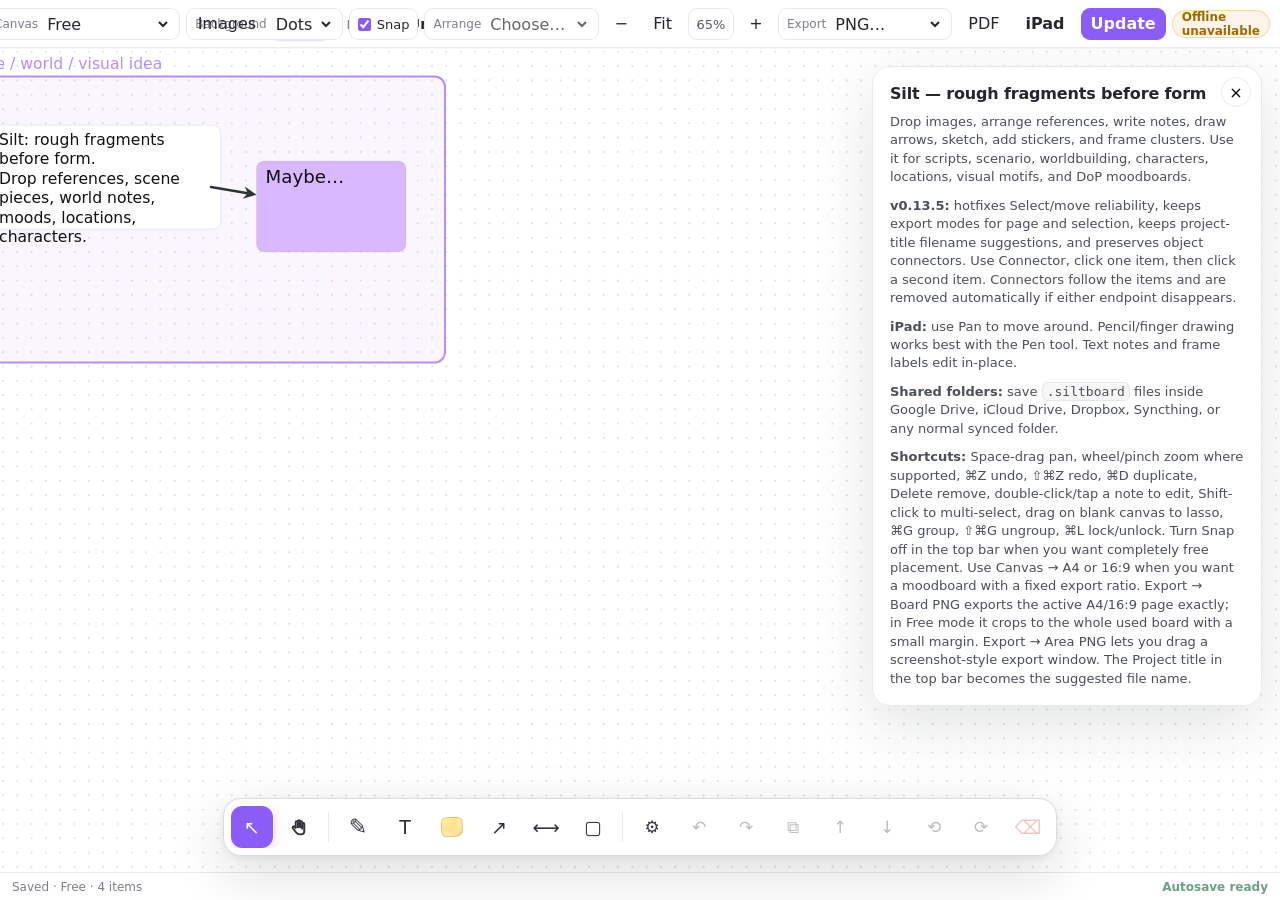
==== commit 5b8fd696: "Add files via upload" ====
--- a/index.html
+++ b/index.html
@@ -3,7 +3,7 @@
 <head>
   <meta charset="utf-8" />
   <meta name="viewport" content="width=device-width, initial-scale=1, viewport-fit=cover" />
-  <title>Silt v0.14.3</title>
+  <title>Silt v0.14.4</title>
   <link rel="stylesheet" href="styles.css" />
   <link rel="manifest" href="./manifest.webmanifest">
   <meta name="theme-color" content="#fbfaf7">
--- a/styles.css
+++ b/styles.css
@@ -555,14 +555,13 @@
 }
 
 
-/* v0.14.3 compact top-bar invariant.
-   Top-bar controls must remain visible/reachable on iPad.
-   The layout gets smaller and wraps; it does not hide Open or rely on horizontal scrolling. */
+/* v0.14.4 balanced top-bar invariant.
+   Keep top-bar controls reachable without wasting iPad vertical space.
+   On iPad: compact two-row bar, minimal reserved height, no hidden file actions. */
 .topbar .top-button,
 .topbar .icon-button,
 .topbar .top-select,
 .topbar .top-toggle,
-.topbar .pwa-status,
 #newBtn,
 #openBtn,
 #addImagesLabel,
@@ -589,20 +588,23 @@
 .file-actions {
   display: inline-flex !important;
   align-items: center;
-  gap: 6px;
+  gap: 5px;
   flex: 0 0 auto;
 }
 
+/* Tablet / iPad: exactly two compact visible rows when needed. */
 @media (max-width: 1120px), (pointer: coarse) {
+  :root { --top-h: 76px; }
+
   .topbar {
     grid-template-columns: 1fr !important;
-    height: auto;
-    min-height: 84px;
+    height: var(--top-h);
+    min-height: var(--top-h);
     align-content: start;
-    gap: 4px;
-    padding-top: calc(5px + env(safe-area-inset-top) * .35);
-    padding-bottom: 5px;
-    overflow: visible;
+    gap: 3px;
+    padding-top: calc(4px + env(safe-area-inset-top) * .25);
+    padding-bottom: 4px;
+    overflow: hidden;
   }
 
   .top-left,
@@ -611,106 +613,19 @@
     max-width: 100%;
     min-width: 0;
     display: flex;
-    flex-wrap: wrap !important;
+    align-items: center;
+    flex-wrap: nowrap !important;
+    gap: 4px;
     overflow: visible !important;
-    gap: 4px;
-  }
-
-  .top-left {
-    justify-content: flex-start;
-    align-items: center;
-  }
-
-  .top-right {
-    justify-content: flex-start !important;
-    align-items: center;
-  }
+  }
+
+  .top-left { justify-content: flex-start; }
+  .top-right { justify-content: flex-start !important; }
 
   .top-left > *,
   .top-right > *,
   .file-actions > * {
     flex: 0 0 auto;
-  }
-
-  .file-actions {
-    gap: 4px;
-  }
-
-  .top-button,
-  .icon-button,
-  .top-select,
-  .top-toggle {
-    min-height: 30px;
-    padding-left: 7px;
-    padding-right: 7px;
-    border-radius: 8px;
-    font-size: 12px;
-    gap: 4px;
-  }
-
-  .top-select {
-    padding-top: 0;
-    padding-bottom: 0;
-  }
-
-  .top-select span,
-  .top-toggle span {
-    display: inline !important;
-    font-size: 12px;
-  }
-
-  .top-select select {
-    max-width: 96px;
-    font-size: 12px;
-  }
-
-  .icon-button {
-    min-width: 32px;
-  }
-
-  .zoom {
-    min-width: 34px;
-    font-size: 12px;
-  }
-
-  .board-title {
-    flex: 1 1 180px;
-    max-width: min(280px, 42vw);
-    height: 30px;
-    padding-left: 6px;
-    padding-right: 6px;
-  }
-
-  .project-title-input {
-    width: min(210px, 34vw);
-    min-width: 92px;
-    padding: 5px 7px;
-    font-size: 12px;
-  }
-
-  .pwa-status {
-    height: 26px;
-    padding-left: 7px;
-    padding-right: 7px;
-    font-size: 11px;
-  }
-
-  .workspace {
-    top: calc(var(--top-h) + 40px);
-  }
-}
-
-@media (max-width: 860px), (pointer: coarse) {
-  :root { --top-h: 112px; }
-
-  .topbar {
-    height: var(--top-h);
-    min-height: var(--top-h);
-  }
-
-  .top-left,
-  .top-right {
-    gap: 4px;
   }
 
   .top-button,
@@ -720,7 +635,15 @@
     min-height: 28px;
     padding-left: 6px;
     padding-right: 6px;
+    border-radius: 8px;
     font-size: 11.5px;
+    gap: 3px;
+  }
+
+  .top-select,
+  .top-toggle {
+    padding-top: 0;
+    padding-bottom: 0;
   }
 
   .top-select span,
@@ -729,24 +652,40 @@
   }
 
   .top-select select {
-    max-width: 82px;
+    max-width: 78px;
     font-size: 11.5px;
   }
 
+  .icon-button {
+    min-width: 30px;
+  }
+
+  .zoom {
+    min-width: 32px;
+    font-size: 11.5px;
+  }
+
   .board-title {
-    flex: 1 1 150px;
-    max-width: min(240px, 48vw);
+    flex: 1 1 170px;
+    max-width: min(240px, 36vw);
+    height: 28px;
+    padding-left: 5px;
+    padding-right: 5px;
+  }
+
+  .board-title .muted {
+    display: none;
   }
 
   .project-title-input {
-    width: min(180px, 38vw);
+    width: min(180px, 32vw);
+    min-width: 86px;
+    padding: 4px 6px;
     font-size: 11.5px;
   }
 
   .pwa-status {
-    max-width: 96px;
-    overflow: hidden;
-    text-overflow: ellipsis;
+    display: none;
   }
 
   .workspace {
@@ -754,12 +693,23 @@
   }
 }
 
-@media (max-width: 620px), (pointer: coarse) {
-  :root { --top-h: 132px; }
+/* Narrower iPad / portrait: still compact; no large empty reserved band. */
+@media (max-width: 860px), (pointer: coarse) {
+  :root { --top-h: 82px; }
 
   .topbar {
     height: var(--top-h);
     min-height: var(--top-h);
+    gap: 3px;
+  }
+
+  .top-left,
+  .top-right {
+    gap: 3px;
+  }
+
+  .file-actions {
+    gap: 3px;
   }
 
   .top-button,
@@ -772,17 +722,64 @@
     font-size: 11px;
   }
 
+  .top-select span,
+  .top-toggle span {
+    display: none !important;
+  }
+
   .top-select select {
-    max-width: 72px;
+    max-width: 76px;
     font-size: 11px;
   }
 
   .board-title {
-    flex-basis: 140px;
-    max-width: 210px;
+    flex: 1 1 135px;
+    max-width: min(210px, 40vw);
   }
 
   .project-title-input {
-    width: 150px;
-  }
-}
+    width: min(155px, 34vw);
+    font-size: 11px;
+  }
+}
+
+/* Very narrow fallback: allow horizontal reach only if absolutely necessary, but do not reserve a tall empty bar. */
+@media (max-width: 620px), (pointer: coarse) {
+  :root { --top-h: 86px; }
+
+  .top-left,
+  .top-right {
+    overflow-x: auto !important;
+    overflow-y: hidden !important;
+    scrollbar-width: none;
+    -webkit-overflow-scrolling: touch;
+  }
+
+  .top-left::-webkit-scrollbar,
+  .top-right::-webkit-scrollbar {
+    display: none;
+  }
+
+  .top-button,
+  .icon-button,
+  .top-select,
+  .top-toggle {
+    min-height: 26px;
+    padding-left: 5px;
+    padding-right: 5px;
+    font-size: 10.5px;
+  }
+
+  .top-select select {
+    max-width: 66px;
+    font-size: 10.5px;
+  }
+
+  .board-title {
+    max-width: 180px;
+  }
+
+  .project-title-input {
+    width: 130px;
+  }
+}
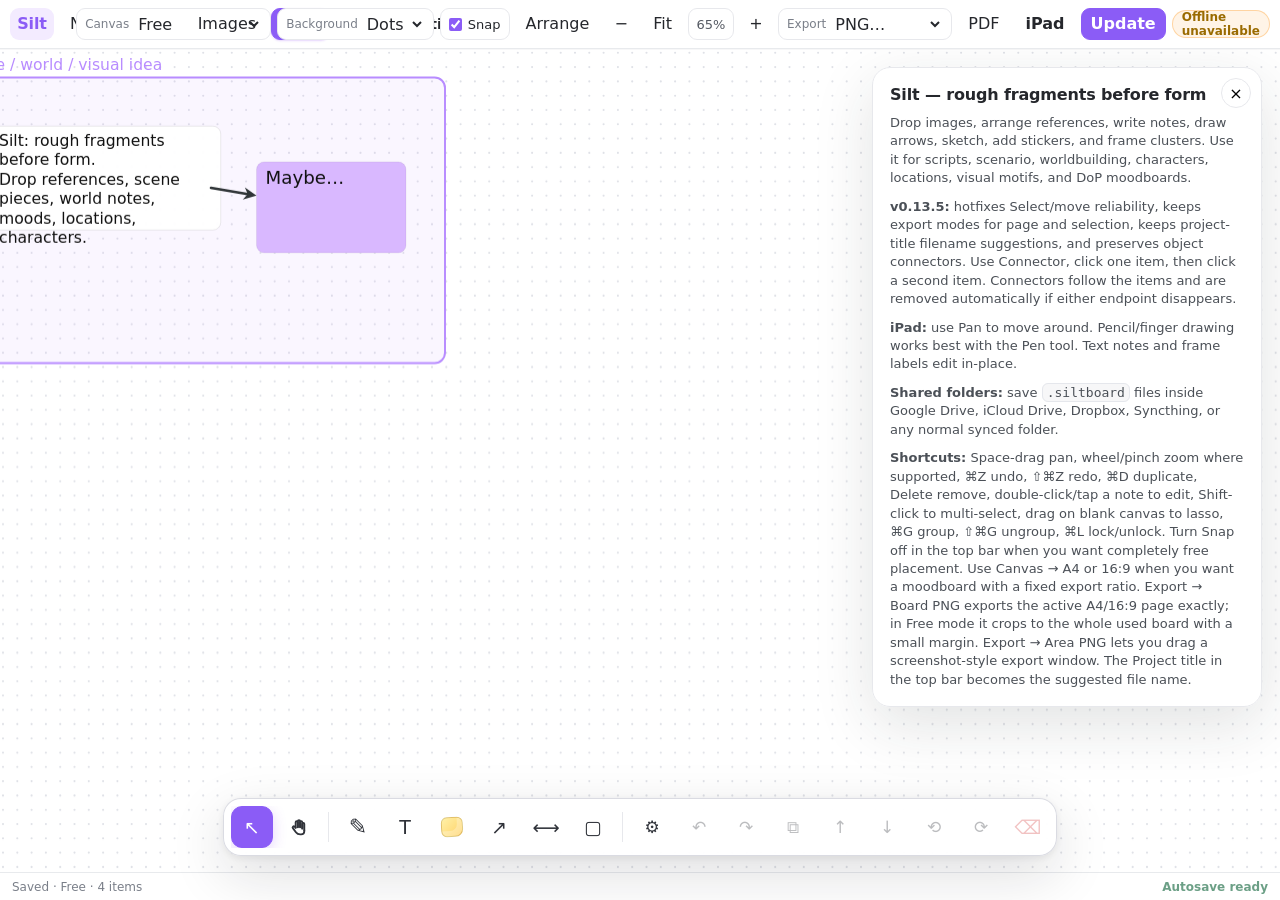
==== commit 00d75cc8: "Add files via upload" ====
--- a/index.html
+++ b/index.html
@@ -3,7 +3,7 @@
 <head>
   <meta charset="utf-8" />
   <meta name="viewport" content="width=device-width, initial-scale=1, viewport-fit=cover" />
-  <title>Silt v0.14.4</title>
+  <title>Silt v0.14.5</title>
   <link rel="stylesheet" href="styles.css" />
   <link rel="manifest" href="./manifest.webmanifest">
   <meta name="theme-color" content="#fbfaf7">
@@ -58,25 +58,26 @@
         <input id="snapToggle" type="checkbox" checked />
         <span>Snap</span>
       </label>
-      <label class="top-select arrange-select" title="Group, lock, align, distribute, and tidy selected items">
-        <span>Arrange</span>
-        <select id="arrangeSelect">
-          <option value="">Choose…</option>
-          <option value="group">Group</option>
-          <option value="ungroup">Ungroup</option>
-          <option value="lock">Lock</option>
-          <option value="unlock">Unlock</option>
-          <option value="align-left">Align left</option>
-          <option value="align-center">Align center</option>
-          <option value="align-right">Align right</option>
-          <option value="align-top">Align top</option>
-          <option value="align-middle">Align middle</option>
-          <option value="align-bottom">Align bottom</option>
-          <option value="distribute-h">Distribute horizontal</option>
-          <option value="distribute-v">Distribute vertical</option>
-          <option value="tidy">Tidy selection</option>
-        </select>
-      </label>
+      <div class="arrange-control" title="Group, lock, align, distribute, and tidy selected items">
+        <button id="arrangeBtn" class="top-button arrange-button" type="button" aria-haspopup="true" aria-expanded="false">Arrange</button>
+        <div id="arrangeMenu" class="arrange-menu" hidden aria-label="Arrange actions">
+          <button type="button" data-arrange-action="group">Group</button>
+          <button type="button" data-arrange-action="ungroup">Ungroup</button>
+          <button type="button" data-arrange-action="lock">Lock</button>
+          <button type="button" data-arrange-action="unlock">Unlock</button>
+          <hr />
+          <button type="button" data-arrange-action="align-left">Align left</button>
+          <button type="button" data-arrange-action="align-center">Align center</button>
+          <button type="button" data-arrange-action="align-right">Align right</button>
+          <button type="button" data-arrange-action="align-top">Align top</button>
+          <button type="button" data-arrange-action="align-middle">Align middle</button>
+          <button type="button" data-arrange-action="align-bottom">Align bottom</button>
+          <hr />
+          <button type="button" data-arrange-action="distribute-h">Distribute horizontal</button>
+          <button type="button" data-arrange-action="distribute-v">Distribute vertical</button>
+          <button type="button" data-arrange-action="tidy">Tidy selection</button>
+        </div>
+      </div>
       <button id="zoomOutBtn" class="icon-button" title="Zoom out">−</button>
       <button id="fitBtn" class="top-button" title="Fit content">Fit</button>
       <span id="zoomLabel" class="zoom">100%</span>
--- a/styles.css
+++ b/styles.css
@@ -555,231 +555,54 @@
 }
 
 
-/* v0.14.4 balanced top-bar invariant.
-   Keep top-bar controls reachable without wasting iPad vertical space.
-   On iPad: compact two-row bar, minimal reserved height, no hidden file actions. */
-.topbar .top-button,
-.topbar .icon-button,
-.topbar .top-select,
-.topbar .top-toggle,
-#newBtn,
-#openBtn,
-#addImagesLabel,
-#saveBtn,
-#fitBtn,
-#printBtn,
-#pwaHelpBtn,
-#pwaUpdateBtn {
-  visibility: visible !important;
-  opacity: 1 !important;
-}
-
-#newBtn,
-#openBtn,
-#addImagesLabel,
-#saveBtn,
-#fitBtn,
-#printBtn,
-#pwaHelpBtn,
-#pwaUpdateBtn {
-  display: inline-flex !important;
-}
-
-.file-actions {
-  display: inline-flex !important;
-  align-items: center;
-  gap: 5px;
-  flex: 0 0 auto;
-}
-
-/* Tablet / iPad: exactly two compact visible rows when needed. */
+/* v0.14.5 robust top-bar + Arrange menu.
+   The top bar measures itself and the canvas starts exactly below it. */
+:root { --silt-measured-topbar-h: var(--top-h); }
+.workspace { inset: var(--silt-measured-topbar-h) 0 var(--status-h) 0; }
+.topbar { height: auto; min-height: var(--top-h); overflow: visible; }
+.topbar .top-button, .topbar .icon-button, .topbar .top-select, .topbar .top-toggle, .topbar .arrange-button,
+#newBtn, #openBtn, #addImagesLabel, #saveBtn, #fitBtn, #printBtn, #pwaHelpBtn, #pwaUpdateBtn, #arrangeBtn {
+  visibility: visible !important; opacity: 1 !important;
+}
+#newBtn, #openBtn, #addImagesLabel, #saveBtn, #fitBtn, #printBtn, #pwaHelpBtn, #pwaUpdateBtn, #arrangeBtn { display: inline-flex !important; }
+.file-actions { display: inline-flex !important; align-items: center; gap: 5px; flex: 0 0 auto; }
+.arrange-control { position: relative; display: inline-flex; flex: 0 0 auto; align-items: center; }
+.arrange-menu { position: fixed; z-index: 40; min-width: 210px; max-width: min(320px, calc(100vw - 20px)); padding: 8px; border: 1px solid rgba(214,216,223,.96); border-radius: 14px; background: rgba(255,255,255,.98); box-shadow: 0 22px 70px rgba(20, 24, 31, .18); backdrop-filter: blur(18px); display: grid; grid-template-columns: 1fr; gap: 4px; }
+.arrange-menu[hidden] { display: none !important; }
+.arrange-menu button { min-height: 32px; border: 0; border-radius: 9px; background: transparent; color: var(--text); text-align: left; padding: 0 10px; font-size: 13px; cursor: pointer; }
+.arrange-menu button:hover, .arrange-menu button:active { background: #f5f5f7; }
+.arrange-menu hr { border: 0; border-top: 1px solid var(--line); width: 100%; margin: 4px 0; }
 @media (max-width: 1120px), (pointer: coarse) {
-  :root { --top-h: 76px; }
-
-  .topbar {
-    grid-template-columns: 1fr !important;
-    height: var(--top-h);
-    min-height: var(--top-h);
-    align-content: start;
-    gap: 3px;
-    padding-top: calc(4px + env(safe-area-inset-top) * .25);
-    padding-bottom: 4px;
-    overflow: hidden;
-  }
-
-  .top-left,
-  .top-right {
-    width: 100%;
-    max-width: 100%;
-    min-width: 0;
-    display: flex;
-    align-items: center;
-    flex-wrap: nowrap !important;
-    gap: 4px;
-    overflow: visible !important;
-  }
-
-  .top-left { justify-content: flex-start; }
-  .top-right { justify-content: flex-start !important; }
-
-  .top-left > *,
-  .top-right > *,
-  .file-actions > * {
-    flex: 0 0 auto;
-  }
-
-  .top-button,
-  .icon-button,
-  .top-select,
-  .top-toggle {
-    min-height: 28px;
-    padding-left: 6px;
-    padding-right: 6px;
-    border-radius: 8px;
-    font-size: 11.5px;
-    gap: 3px;
-  }
-
-  .top-select,
-  .top-toggle {
-    padding-top: 0;
-    padding-bottom: 0;
-  }
-
-  .top-select span,
-  .top-toggle span {
-    font-size: 11.5px;
-  }
-
-  .top-select select {
-    max-width: 78px;
-    font-size: 11.5px;
-  }
-
-  .icon-button {
-    min-width: 30px;
-  }
-
-  .zoom {
-    min-width: 32px;
-    font-size: 11.5px;
-  }
-
-  .board-title {
-    flex: 1 1 170px;
-    max-width: min(240px, 36vw);
-    height: 28px;
-    padding-left: 5px;
-    padding-right: 5px;
-  }
-
-  .board-title .muted {
-    display: none;
-  }
-
-  .project-title-input {
-    width: min(180px, 32vw);
-    min-width: 86px;
-    padding: 4px 6px;
-    font-size: 11.5px;
-  }
-
-  .pwa-status {
-    display: none;
-  }
-
-  .workspace {
-    inset: var(--top-h) 0 var(--status-h) 0;
-  }
-}
-
-/* Narrower iPad / portrait: still compact; no large empty reserved band. */
+  :root { --top-h: 48px; }
+  .topbar { grid-template-columns: 1fr !important; align-content: start; gap: 3px; padding-top: calc(4px + env(safe-area-inset-top) * .25); padding-bottom: 4px; }
+  .top-left, .top-right { width: 100%; max-width: 100%; min-width: 0; display: flex; align-items: center; flex-wrap: wrap !important; gap: 4px; overflow: visible !important; }
+  .top-left { justify-content: flex-start; } .top-right { justify-content: flex-start !important; }
+  .top-left > *, .top-right > *, .file-actions > * { flex: 0 0 auto; }
+  .file-actions { gap: 4px; }
+  .top-button, .icon-button, .top-select, .top-toggle { min-height: 29px; padding-left: 6px; padding-right: 6px; border-radius: 8px; font-size: 11.5px; gap: 3px; }
+  .top-select, .top-toggle { padding-top: 0; padding-bottom: 0; }
+  .top-select span, .top-toggle span { font-size: 11.5px; }
+  .top-select select { max-width: 92px; min-height: 25px; font-size: 11.5px; }
+  .arrange-button { min-width: 74px; } .icon-button { min-width: 30px; } .zoom { min-width: 32px; font-size: 11.5px; }
+  .board-title { flex: 1 1 170px; max-width: min(240px, 36vw); height: 29px; padding-left: 5px; padding-right: 5px; }
+  .board-title .muted { display: none; }
+  .project-title-input { width: min(180px, 32vw); min-width: 86px; padding: 4px 6px; font-size: 11.5px; }
+  .pwa-status { display: none; }
+}
 @media (max-width: 860px), (pointer: coarse) {
-  :root { --top-h: 82px; }
-
-  .topbar {
-    height: var(--top-h);
-    min-height: var(--top-h);
-    gap: 3px;
-  }
-
-  .top-left,
-  .top-right {
-    gap: 3px;
-  }
-
-  .file-actions {
-    gap: 3px;
-  }
-
-  .top-button,
-  .icon-button,
-  .top-select,
-  .top-toggle {
-    min-height: 27px;
-    padding-left: 5px;
-    padding-right: 5px;
-    font-size: 11px;
-  }
-
-  .top-select span,
-  .top-toggle span {
-    display: none !important;
-  }
-
-  .top-select select {
-    max-width: 76px;
-    font-size: 11px;
-  }
-
-  .board-title {
-    flex: 1 1 135px;
-    max-width: min(210px, 40vw);
-  }
-
-  .project-title-input {
-    width: min(155px, 34vw);
-    font-size: 11px;
-  }
-}
-
-/* Very narrow fallback: allow horizontal reach only if absolutely necessary, but do not reserve a tall empty bar. */
+  .top-left, .top-right, .file-actions { gap: 3px; }
+  .top-button, .icon-button, .top-select, .top-toggle { min-height: 28px; padding-left: 5px; padding-right: 5px; font-size: 11px; }
+  .top-select span, .top-toggle span { display: none !important; }
+  .top-select select { max-width: 82px; font-size: 11px; }
+  .arrange-button { min-width: 68px; }
+  .board-title { flex: 1 1 135px; max-width: min(210px, 40vw); }
+  .project-title-input { width: min(155px, 34vw); font-size: 11px; }
+}
 @media (max-width: 620px), (pointer: coarse) {
-  :root { --top-h: 86px; }
-
-  .top-left,
-  .top-right {
-    overflow-x: auto !important;
-    overflow-y: hidden !important;
-    scrollbar-width: none;
-    -webkit-overflow-scrolling: touch;
-  }
-
-  .top-left::-webkit-scrollbar,
-  .top-right::-webkit-scrollbar {
-    display: none;
-  }
-
-  .top-button,
-  .icon-button,
-  .top-select,
-  .top-toggle {
-    min-height: 26px;
-    padding-left: 5px;
-    padding-right: 5px;
-    font-size: 10.5px;
-  }
-
-  .top-select select {
-    max-width: 66px;
-    font-size: 10.5px;
-  }
-
-  .board-title {
-    max-width: 180px;
-  }
-
-  .project-title-input {
-    width: 130px;
-  }
-}
+  .top-left, .top-right { overflow-x: auto !important; overflow-y: hidden !important; scrollbar-width: none; -webkit-overflow-scrolling: touch; flex-wrap: nowrap !important; }
+  .top-left::-webkit-scrollbar, .top-right::-webkit-scrollbar { display: none; }
+  .top-button, .icon-button, .top-select, .top-toggle { min-height: 27px; padding-left: 5px; padding-right: 5px; font-size: 10.5px; }
+  .top-select select { max-width: 72px; font-size: 10.5px; }
+  .board-title { max-width: 180px; }
+  .project-title-input { width: 130px; }
+}
